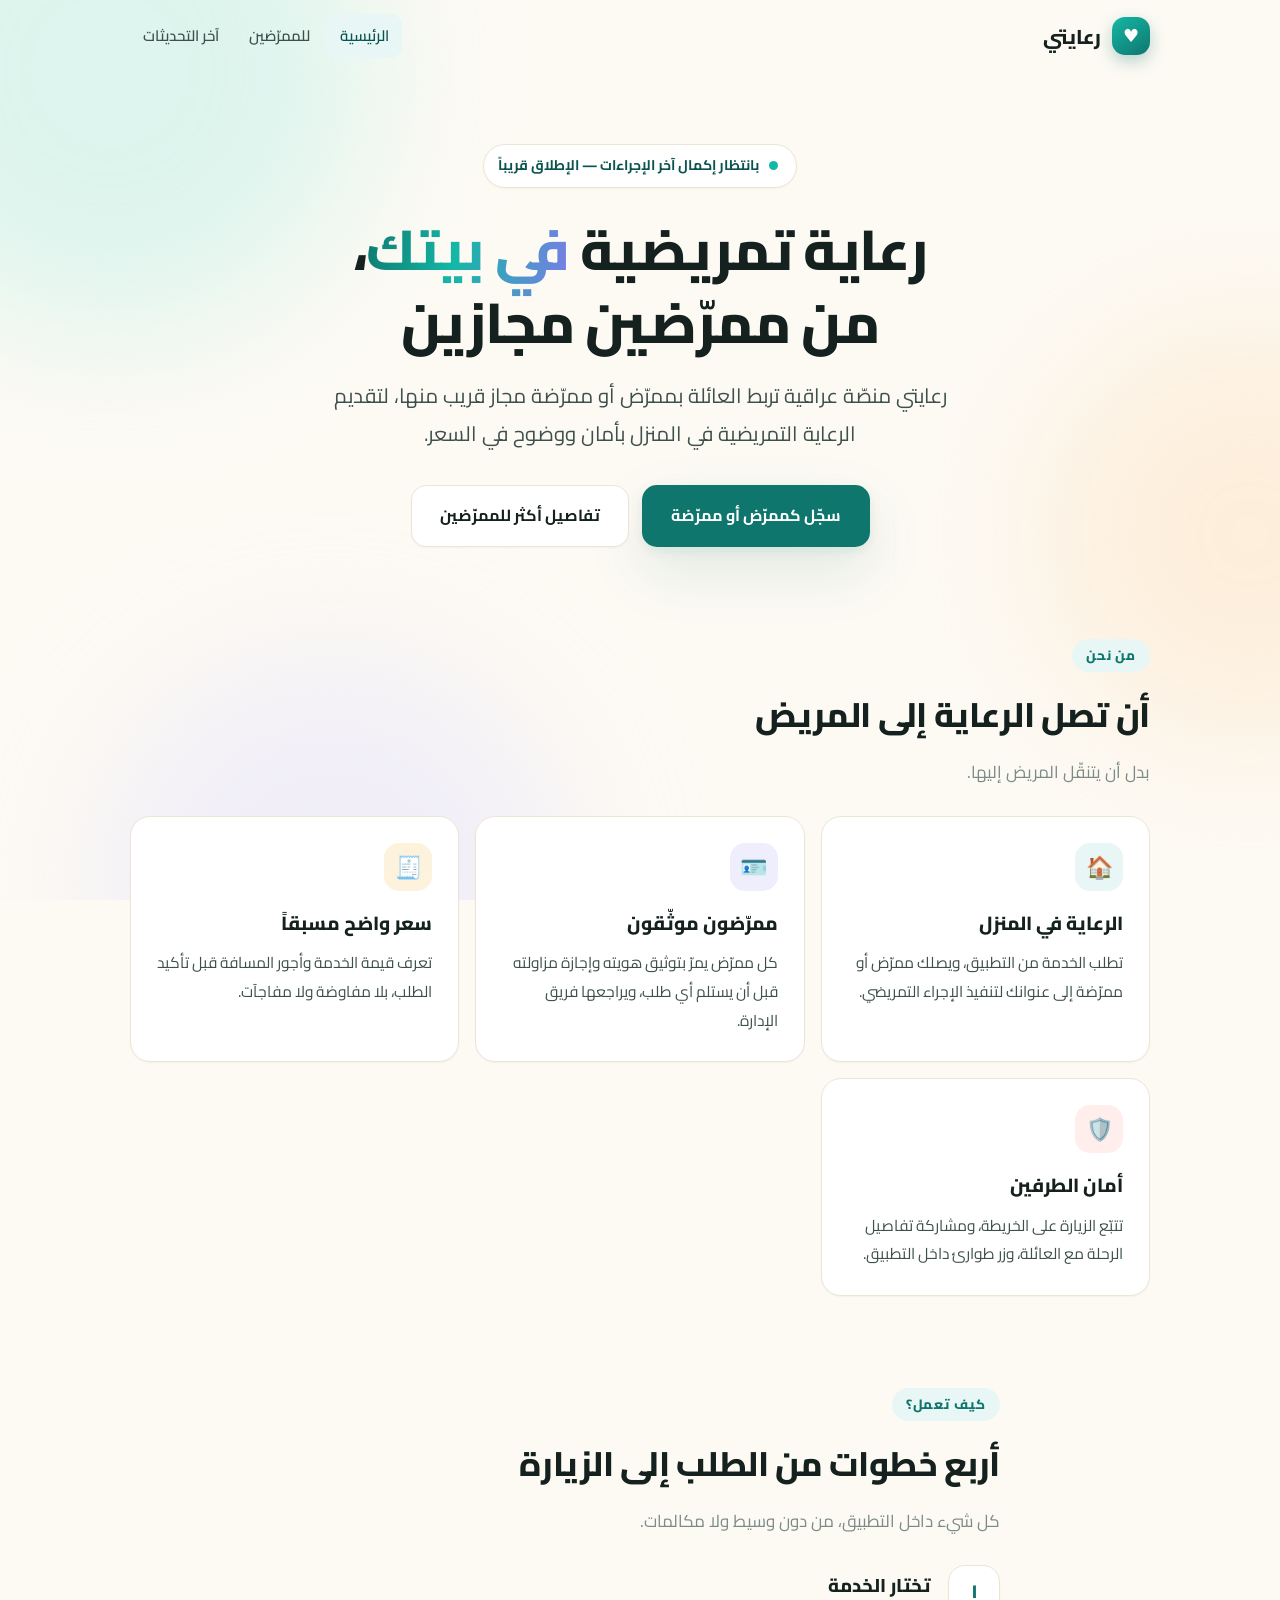
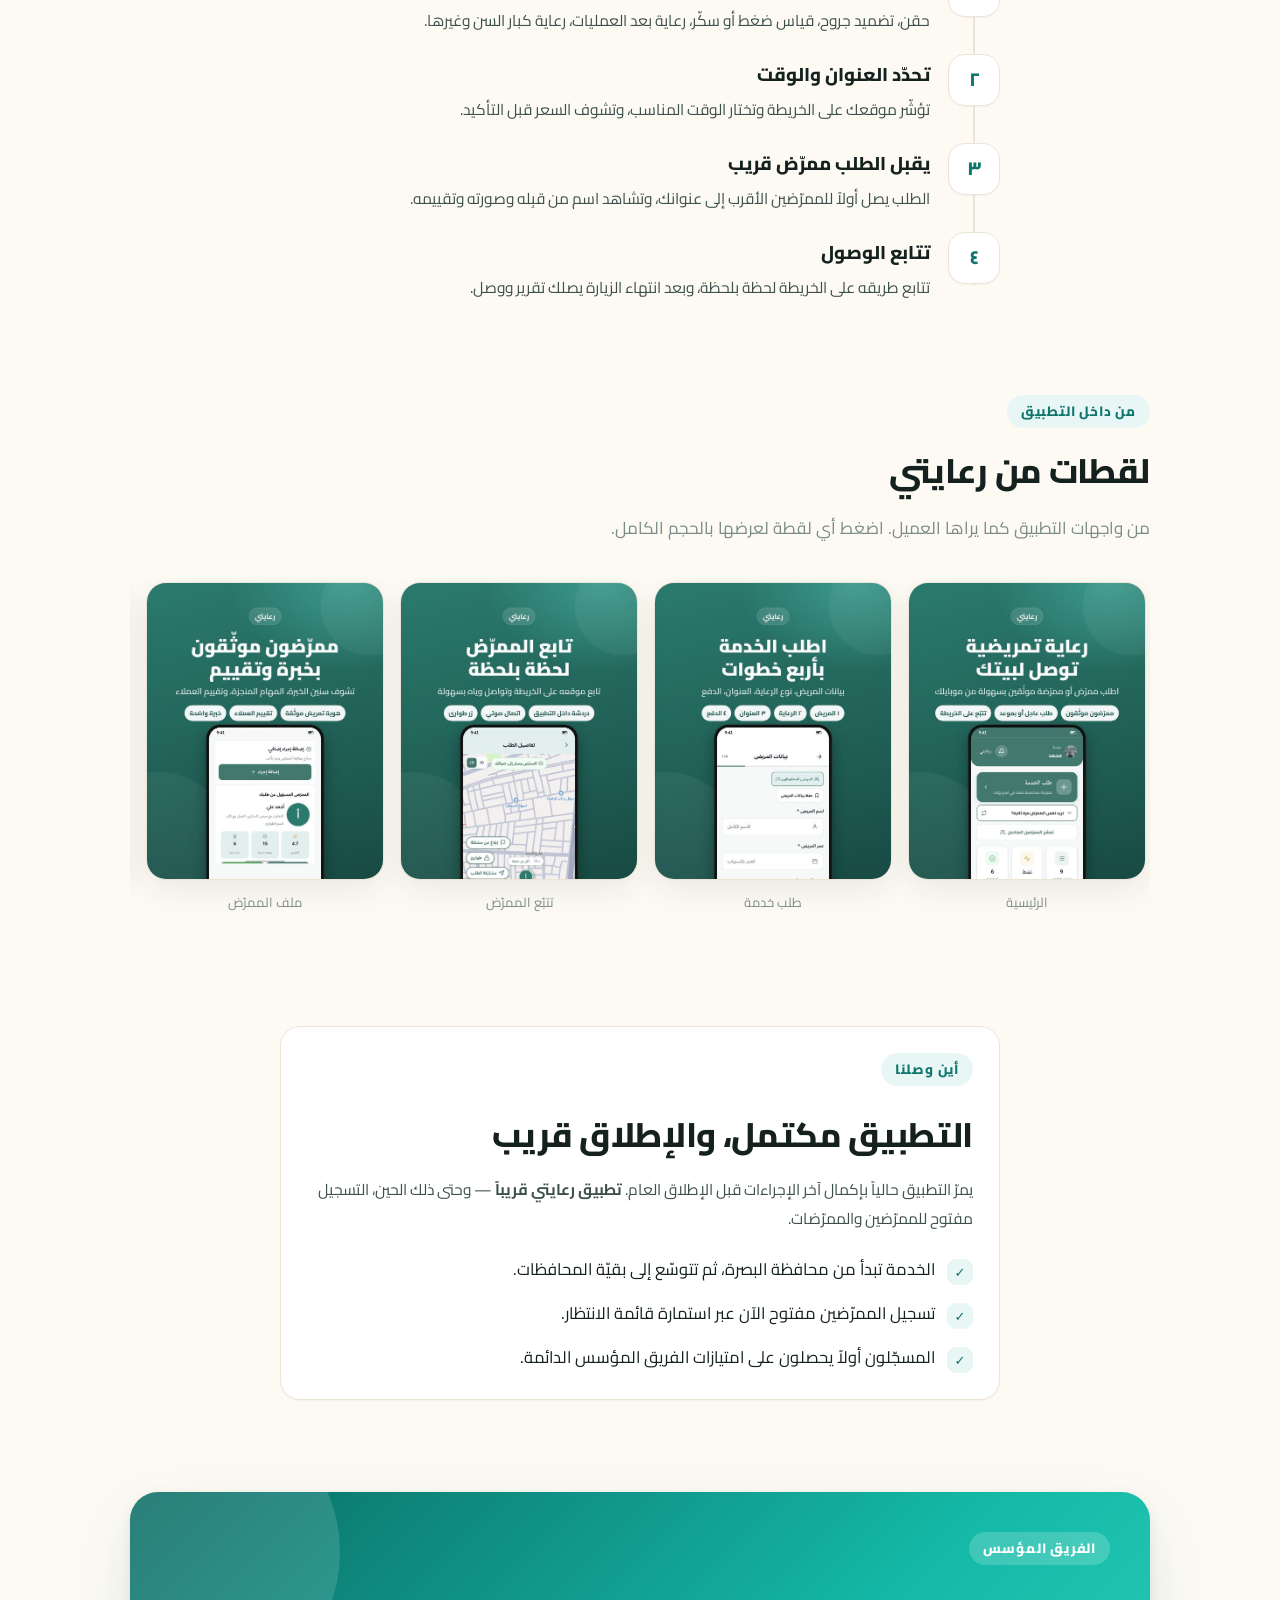
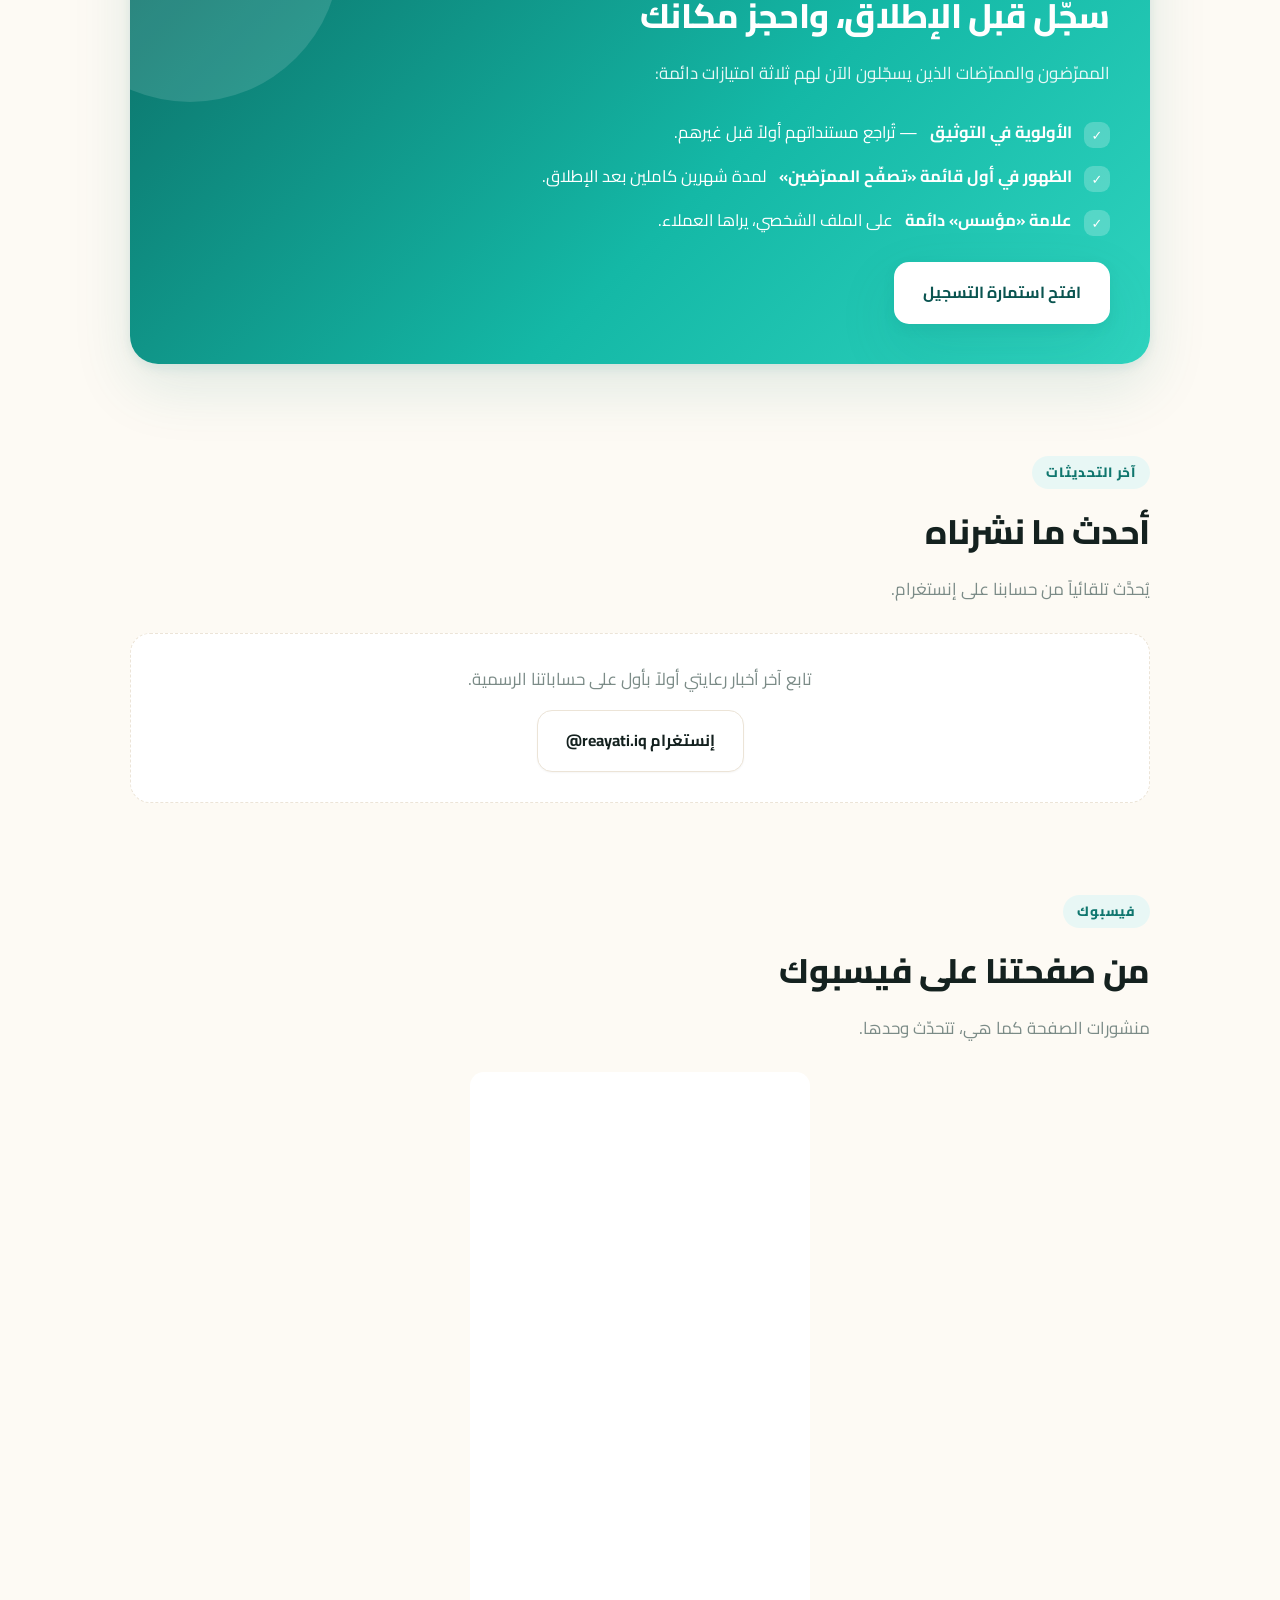
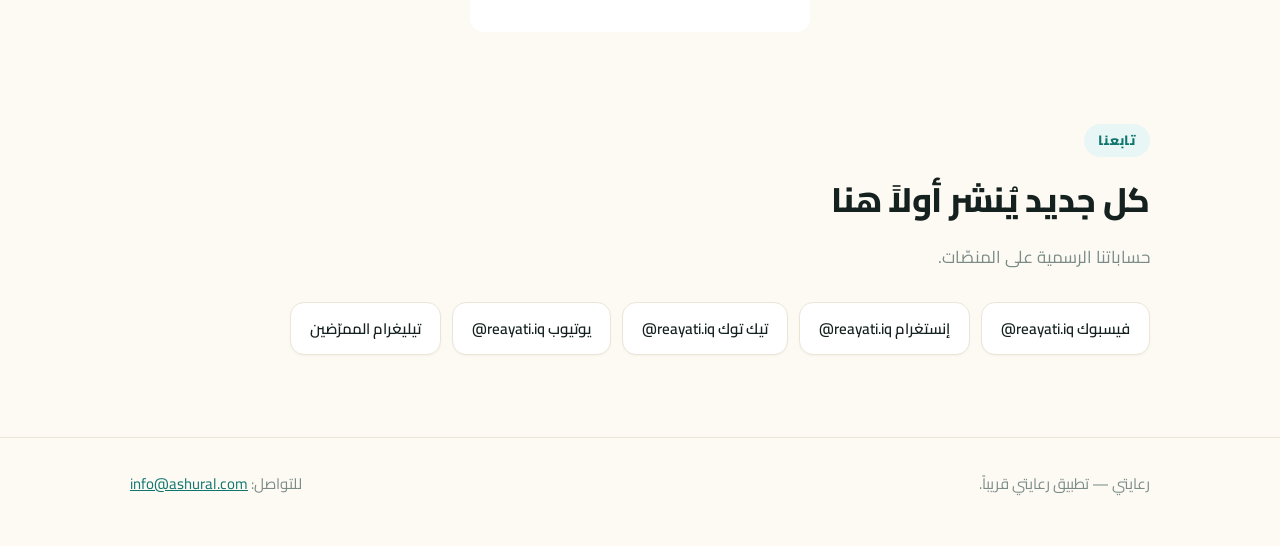
==== reayati/index.html @ c4bbc9c3 "site: Ashural home, Reayati pages, screenshots gallery, Instagram feed, Facebook page" ====
<!DOCTYPE html>
<html lang="ar" dir="rtl">
<head>
<meta charset="utf-8">
<meta name="viewport" content="width=device-width, initial-scale=1">
<title>رعايتي — رعاية تمريضية في بيتك</title>
<meta name="description" content="رعايتي منصّة عراقية للتمريض المنزلي، تربط العائلة بممرّض أو ممرّضة مجاز قريب منها. التسجيل مفتوح الآن للممرّضين ضمن الفريق المؤسس.">
<!-- الفهرسة مسموحة صراحةً: خدمة reayati-api ترجع noindex بكل ردودها،
     وهذي الصفحة مفصولة عنها تماماً ولازم تبقى قابلة للأرشفة. -->
<meta name="robots" content="index, follow">
<link rel="canonical" href="https://ashural.com/reayati/">
<meta property="og:type" content="website">
<meta property="og:locale" content="ar_IQ">
<meta property="og:site_name" content="رعايتي">
<meta property="og:title" content="رعايتي — رعاية تمريضية في بيتك">
<meta property="og:description" content="منصّة عراقية تربط العائلة بممرّض أو ممرّضة مجاز قريب منها. التسجيل مفتوح للممرّضين ضمن الفريق المؤسس.">
<meta property="og:url" content="https://ashural.com/reayati/">
<meta name="twitter:card" content="summary_large_image">
<meta name="theme-color" content="#fdfaf4">
<link rel="preconnect" href="https://fonts.googleapis.com">
<link rel="preconnect" href="https://fonts.gstatic.com" crossorigin>
<link href="https://fonts.googleapis.com/css2?family=Cairo:wght@400;600;700;800&display=swap" rel="stylesheet">
<link rel="stylesheet" href="assets/styles.css">
</head>
<body>

<div class="aurora" aria-hidden="true"><span class="b1"></span><span class="b2"></span><span class="b3"></span></div>

<header class="topbar">
  <div class="wrap">
    <a class="brand" href="./"><span class="mark">♥</span><span>رعايتي</span></a>
    <nav class="topnav">
      <a href="./" aria-current="page">الرئيسية</a>
      <a href="nurses/">للممرّضين</a>
      <a href="#updates">آخر التحديثات</a>
    </nav>
  </div>
</header>

<main>

<section class="hero">
  <div class="wrap">
    <span class="pill" data-reveal><span class="dot"></span> بانتظار إكمال آخر الإجراءات — الإطلاق قريباً</span>
    <h1 data-reveal style="--d:80ms">رعاية تمريضية <span class="grad">في بيتك</span>،<br>من ممرّضين مجازين</h1>
    <p class="lede" data-reveal style="--d:160ms">
      رعايتي منصّة عراقية تربط العائلة بممرّض أو ممرّضة مجاز قريب منها،
      لتقديم الرعاية التمريضية في المنزل بأمان ووضوح في السعر.
    </p>
    <div class="cta-row" data-reveal style="--d:240ms">
      <a class="btn btn-primary" href="#join" data-form-link>سجّل كممرّض أو ممرّضة</a>
      <a class="btn btn-ghost" href="nurses/">تفاصيل أكثر للممرّضين</a>
    </div>
  </div>
</section>

<section id="about">
  <div class="wrap">
    <span class="eyebrow" data-reveal>من نحن</span>
    <h2 data-reveal style="--d:60ms">أن تصل الرعاية إلى المريض</h2>
    <p class="sub" data-reveal style="--d:120ms">بدل أن يتنقّل المريض إليها.</p>
    <div class="grid" data-stagger>
      <article class="card c-teal" data-reveal data-tilt>
        <div class="ico">🏠</div>
        <h3>الرعاية في المنزل</h3>
        <p>تطلب الخدمة من التطبيق، ويصلك ممرّض أو ممرّضة إلى عنوانك لتنفيذ الإجراء التمريضي.</p>
      </article>
      <article class="card c-violet" data-reveal data-tilt>
        <div class="ico">🪪</div>
        <h3>ممرّضون موثّقون</h3>
        <p>كل ممرّض يمرّ بتوثيق هويته وإجازة مزاولته قبل أن يستلم أي طلب، ويراجعها فريق الإدارة.</p>
      </article>
      <article class="card c-amber" data-reveal data-tilt>
        <div class="ico">🧾</div>
        <h3>سعر واضح مسبقاً</h3>
        <p>تعرف قيمة الخدمة وأجور المسافة قبل تأكيد الطلب، بلا مفاوضة ولا مفاجآت.</p>
      </article>
      <article class="card c-coral" data-reveal data-tilt>
        <div class="ico">🛡️</div>
        <h3>أمان الطرفين</h3>
        <p>تتبّع الزيارة على الخريطة، ومشاركة تفاصيل الرحلة مع العائلة، وزر طوارئ داخل التطبيق.</p>
      </article>
    </div>
  </div>
</section>

<section id="how">
  <div class="wrap narrow">
    <span class="eyebrow" data-reveal>كيف تعمل؟</span>
    <h2 data-reveal style="--d:60ms">أربع خطوات من الطلب إلى الزيارة</h2>
    <p class="sub" data-reveal style="--d:120ms">كل شيء داخل التطبيق، من دون وسيط ولا مكالمات.</p>

    <div class="steps">
      <span class="line" aria-hidden="true"></span>
      <div class="step">
        <div class="num">١</div>
        <div class="body"><h3>تختار الخدمة</h3><p>حقن، تضميد جروح، قياس ضغط أو سكّر، رعاية بعد العمليات، رعاية كبار السن وغيرها.</p></div>
      </div>
      <div class="step">
        <div class="num">٢</div>
        <div class="body"><h3>تحدّد العنوان والوقت</h3><p>تؤشّر موقعك على الخريطة وتختار الوقت المناسب، وتشوف السعر قبل التأكيد.</p></div>
      </div>
      <div class="step">
        <div class="num">٣</div>
        <div class="body"><h3>يقبل الطلب ممرّض قريب</h3><p>الطلب يصل أولاً للممرّضين الأقرب إلى عنوانك، وتشاهد اسم من قبِله وصورته وتقييمه.</p></div>
      </div>
      <div class="step">
        <div class="num">٤</div>
        <div class="body"><h3>تتابع الوصول</h3><p>تتابع طريقه على الخريطة لحظة بلحظة، وبعد انتهاء الزيارة يصلك تقرير ووصل.</p></div>
      </div>
    </div>
  </div>
</section>

<section id="shots">
  <div class="wrap">
    <span class="eyebrow" data-reveal>من داخل التطبيق</span>
    <h2 data-reveal style="--d:60ms">لقطات من رعايتي</h2>
    <p class="sub" data-reveal style="--d:120ms">من واجهات التطبيق كما يراها العميل. اضغط أي لقطة لعرضها بالحجم الكامل.</p>
    <div class="shots" data-reveal style="--d:180ms">
        <figure class="shot">
          <a href="img/01-home.jpg" target="_blank" rel="noopener">
            <img src="img/01-home-s.jpg" alt="الرئيسية — تطبيق رعايتي" loading="lazy" width="1080" height="1350" />
          </a>
          <figcaption>الرئيسية</figcaption>
        </figure>
        <figure class="shot">
          <a href="img/02-request.jpg" target="_blank" rel="noopener">
            <img src="img/02-request-s.jpg" alt="طلب خدمة — تطبيق رعايتي" loading="lazy" width="1080" height="1350" />
          </a>
          <figcaption>طلب خدمة</figcaption>
        </figure>
        <figure class="shot">
          <a href="img/03-tracking.jpg" target="_blank" rel="noopener">
            <img src="img/03-tracking-s.jpg" alt="تتبّع الممرّض — تطبيق رعايتي" loading="lazy" width="1080" height="1350" />
          </a>
          <figcaption>تتبّع الممرّض</figcaption>
        </figure>
        <figure class="shot">
          <a href="img/04-nurse.jpg" target="_blank" rel="noopener">
            <img src="img/04-nurse-s.jpg" alt="ملف الممرّض — تطبيق رعايتي" loading="lazy" width="1080" height="1350" />
          </a>
          <figcaption>ملف الممرّض</figcaption>
        </figure>
        <figure class="shot">
          <a href="img/05-status.jpg" target="_blank" rel="noopener">
            <img src="img/05-status-s.jpg" alt="حالة الطلب — تطبيق رعايتي" loading="lazy" width="1080" height="1350" />
          </a>
          <figcaption>حالة الطلب</figcaption>
        </figure>
        <figure class="shot">
          <a href="img/06-extra.jpg" target="_blank" rel="noopener">
            <img src="img/06-extra-s.jpg" alt="إجراءات إضافية — تطبيق رعايتي" loading="lazy" width="1080" height="1350" />
          </a>
          <figcaption>إجراءات إضافية</figcaption>
        </figure>
        <figure class="shot">
          <a href="img/07-report.jpg" target="_blank" rel="noopener">
            <img src="img/07-report-s.jpg" alt="تقرير الزيارة — تطبيق رعايتي" loading="lazy" width="1080" height="1350" />
          </a>
          <figcaption>تقرير الزيارة</figcaption>
        </figure>
        <figure class="shot">
          <a href="img/08-notifications.jpg" target="_blank" rel="noopener">
            <img src="img/08-notifications-s.jpg" alt="الإشعارات — تطبيق رعايتي" loading="lazy" width="1080" height="1350" />
          </a>
          <figcaption>الإشعارات</figcaption>
        </figure>
        <figure class="shot">
          <a href="img/09-login.jpg" target="_blank" rel="noopener">
            <img src="img/09-login-s.jpg" alt="تسجيل الدخول — تطبيق رعايتي" loading="lazy" width="1080" height="1350" />
          </a>
          <figcaption>تسجيل الدخول</figcaption>
        </figure>
    </div>
  </div>
</section>

<section id="status">
  <div class="wrap narrow">
    <div class="card c-teal" data-reveal>
      <span class="eyebrow">أين وصلنا</span>
      <h2 style="margin:6px 0 10px">التطبيق مكتمل، والإطلاق قريب</h2>
      <p class="sub" style="margin-bottom:20px">
        يمرّ التطبيق حالياً بإكمال آخر الإجراءات قبل الإطلاق العام.
        <strong>تطبيق رعايتي قريباً</strong> — وحتى ذلك الحين، التسجيل مفتوح للممرّضين والممرّضات.
      </p>
      <ul class="ticks">
        <li>الخدمة تبدأ من محافظة البصرة، ثم تتوسّع إلى بقيّة المحافظات.</li>
        <li>تسجيل الممرّضين مفتوح الآن عبر استمارة قائمة الانتظار.</li>
        <li>المسجّلون أولاً يحصلون على امتيازات الفريق المؤسس الدائمة.</li>
      </ul>
    </div>
  </div>
</section>

<section id="join">
  <div class="wrap">
    <div class="founders" data-reveal>
      <span class="eyebrow">الفريق المؤسس</span>
      <h2 style="margin:8px 0 10px">سجّل قبل الإطلاق، واحجز مكانك</h2>
      <p class="sub">الممرّضون والممرّضات الذين يسجّلون الآن لهم ثلاثة امتيازات دائمة:</p>
      <ul class="ticks">
        <li><strong>الأولوية في التوثيق</strong> — تُراجع مستنداتهم أولاً قبل غيرهم.</li>
        <li><strong>الظهور في أول قائمة «تصفّح الممرّضين»</strong> لمدة شهرين كاملين بعد الإطلاق.</li>
        <li><strong>علامة «مؤسس» دائمة</strong> على الملف الشخصي، يراها العملاء.</li>
      </ul>
      <a class="btn btn-primary" href="#" data-form-link>افتح استمارة التسجيل</a>
    </div>
  </div>
</section>

<section id="updates">
  <div class="wrap">
    <span class="eyebrow" data-reveal>آخر التحديثات</span>
    <h2 data-reveal style="--d:60ms">أحدث ما نشرناه</h2>
    <p class="sub" data-reveal style="--d:120ms">يُحدَّث تلقائياً من حسابنا على إنستغرام.</p>
    <div id="updates-feed"></div>
  </div>
</section>

<section id="facebook">
  <div class="wrap">
    <span class="eyebrow" data-reveal>فيسبوك</span>
    <h2 data-reveal style="--d:60ms">من صفحتنا على فيسبوك</h2>
    <p class="sub" data-reveal style="--d:120ms">منشورات الصفحة كما هي، تتحدّث وحدها.</p>
    <!-- عرض صفحة فيسبوك الرسمي (Page Plugin) — بلا مفتاح ولا توكن.
         لتغيير الصفحة: بدّل reayati.iq في الرابط أدناه باسم الصفحة. -->
    <div class="fb-frame" data-reveal style="--d:180ms">
      <iframe
        title="صفحة رعايتي على فيسبوك"
        src="https://www.facebook.com/plugins/page.php?href=https%3A%2F%2Fwww.facebook.com%2Freayati.iq&tabs=timeline&width=340&height=560&small_header=true&adapt_container_width=true&hide_cover=false&show_facepile=false"
        width="340" height="560" style="border:none;overflow:hidden" scrolling="no" frameborder="0"
        allow="encrypted-media" loading="lazy"></iframe>
    </div>
  </div>
</section>

<section id="follow">
  <div class="wrap">
    <span class="eyebrow" data-reveal>تابعنا</span>
    <h2 data-reveal style="--d:60ms">كل جديد يُنشر أولاً هنا</h2>
    <p class="sub" data-reveal style="--d:120ms">حساباتنا الرسمية على المنصّات.</p>
    <div class="social" data-stagger>
      <a href="https://www.facebook.com/reayati.iq" target="_blank" rel="noopener" data-reveal>فيسبوك ‎@reayati.iq</a>
      <a href="https://www.instagram.com/reayati.iq/" target="_blank" rel="noopener" data-reveal>إنستغرام ‎@reayati.iq</a>
      <a href="https://www.tiktok.com/@reayati.iq" target="_blank" rel="noopener" data-reveal>تيك توك ‎@reayati.iq</a>
      <a href="https://www.youtube.com/@reayati.iq" target="_blank" rel="noopener" data-reveal>يوتيوب ‎@reayati.iq</a>
      <a href="https://t.me/reayati_nurses" target="_blank" rel="noopener" data-reveal>تيليغرام الممرّضين</a>
    </div>
  </div>
</section>

</main>

<footer>
  <div class="wrap footer-row">
    <div>رعايتي — تطبيق رعايتي قريباً.</div>
    <div>للتواصل: <a href="mailto:info@ashural.com">info@ashural.com</a></div>
  </div>
</footer>

<script src="assets/app.js"></script>
<script src="assets/updates.js"></script>
</body>
</html>
---- reayati/assets/styles.css ----
/* =========================================================================
   رعايتي — نظام التصميم
   أبيض وكريمي كأساس، وألوان التطبيق (التركوازي) كهويّة، ولمسات ملوّنة
   محسوبة. كل حركة هنا لها مفتاح إيقاف في prefers-reduced-motion بالآخر.
   ========================================================================= */

:root {
  /* الأساس الكريمي */
  --cream: #fdfaf4;
  --cream-deep: #f7f1e6;
  --surface: #ffffff;

  /* الحبر */
  --ink: #14211f;
  --ink-soft: #3d504c;
  --muted: #7b8b87;
  --line: #ece4d7;

  /* هويّة التطبيق */
  --teal: #14b8a6;
  --teal-deep: #0f766e;
  --teal-ink: #0a5450;
  --teal-wash: #e8f7f5;

  /* لمسات */
  --amber: #f6b93b;
  --amber-wash: #fdf2dc;
  --coral: #ff7a66;
  --coral-wash: #ffeeeb;
  --violet: #7c7be8;
  --violet-wash: #eeeefc;

  --r-sm: 14px;
  --r: 20px;
  --r-lg: 28px;

  --sh-1: 0 1px 2px rgba(20, 33, 31, .04);
  --sh-2: 0 2px 6px rgba(20, 33, 31, .05), 0 12px 32px rgba(20, 33, 31, .06);
  --sh-3: 0 4px 12px rgba(15, 118, 110, .10), 0 24px 60px rgba(15, 118, 110, .12);

  --ease: cubic-bezier(.22, 1, .36, 1);
}

*, *::before, *::after { box-sizing: border-box; }
html { -webkit-text-size-adjust: 100%; }

body {
  margin: 0;
  background: var(--cream);
  color: var(--ink);
  font-family: "Cairo", "Segoe UI", system-ui, -apple-system, sans-serif;
  font-size: 17px;
  line-height: 1.85;
  overflow-x: hidden;
  -webkit-font-smoothing: antialiased;
}

img { max-width: 100%; display: block; }
a { color: inherit; }

.wrap { width: 100%; max-width: 1060px; margin: 0 auto; padding: 0 20px; }
.narrow { max-width: 760px; }

/* ------------------------------------------------------------- خلفية حيّة */
.aurora { position: fixed; inset: 0; z-index: -1; overflow: hidden; pointer-events: none; }
.aurora span {
  position: absolute; border-radius: 50%; filter: blur(70px); opacity: .5;
  will-change: transform;
}
.aurora .b1 { width: 520px; height: 520px; background: #bdf0e8; top: -190px; inset-inline-end: -150px; }
.aurora .b2 { width: 420px; height: 420px; background: #fde4c4; top: 36%; inset-inline-start: -180px; }
.aurora .b3 { width: 460px; height: 460px; background: #e3e2fb; bottom: -220px; inset-inline-end: 8%; }

/* ------------------------------------------------------------------ الرأس */
.topbar {
  position: sticky; top: 0; z-index: 40;
  transition: box-shadow .35s var(--ease), background .35s var(--ease);
}
.topbar::before {
  content: ""; position: absolute; inset: 0; z-index: -1;
  background: rgba(253, 250, 244, .72); backdrop-filter: blur(14px) saturate(140%);
  opacity: 0; transition: opacity .35s var(--ease);
}
.topbar.stuck::before { opacity: 1; }
.topbar.stuck { box-shadow: 0 1px 0 var(--line), 0 10px 30px rgba(20, 33, 31, .05); }
.topbar .wrap { display: flex; align-items: center; justify-content: space-between; gap: 14px; height: 72px; }

.brand { display: flex; align-items: center; gap: 11px; font-weight: 800; font-size: 20px; text-decoration: none; }
.brand .mark {
  width: 38px; height: 38px; border-radius: 13px; flex: none;
  background: linear-gradient(145deg, var(--teal), var(--teal-deep));
  display: grid; place-items: center; color: #fff; font-size: 18px;
  box-shadow: 0 6px 16px rgba(15, 118, 110, .3);
  transition: transform .4s var(--ease);
}
.brand:hover .mark { transform: rotate(-8deg) scale(1.07); }

.topnav { display: flex; align-items: center; gap: 4px; }
.topnav a {
  text-decoration: none; color: var(--ink-soft); font-size: 15px; font-weight: 600;
  padding: 8px 13px; border-radius: 11px; position: relative;
  transition: color .25s var(--ease), background .25s var(--ease);
}
.topnav a:hover { color: var(--teal-ink); background: var(--teal-wash); }
.topnav a[aria-current="page"] { color: var(--teal-ink); background: var(--teal-wash); }

/* ---------------------------------------------------------------- الأزرار */
.btn {
  display: inline-flex; align-items: center; justify-content: center; gap: 9px;
  padding: 15px 28px; border-radius: 15px; font: inherit; font-size: 16px; font-weight: 700;
  text-decoration: none; border: 1.5px solid transparent; cursor: pointer; position: relative;
  overflow: hidden; isolation: isolate;
  transition: transform .3s var(--ease), box-shadow .3s var(--ease), background .3s var(--ease), color .25s var(--ease);
}
.btn:active { transform: scale(.975); }
.btn-primary { background: var(--teal-deep); color: #fff; box-shadow: var(--sh-3); }
.btn-primary::after {
  content: ""; position: absolute; inset: 0; z-index: -1;
  background: linear-gradient(120deg, var(--teal), var(--teal-deep) 60%);
  opacity: 0; transition: opacity .35s var(--ease);
}
.btn-primary:hover { transform: translateY(-2px); }
.btn-primary:hover::after { opacity: 1; }
.btn-ghost { background: var(--surface); color: var(--ink); border-color: var(--line); box-shadow: var(--sh-1); }
.btn-ghost:hover { border-color: var(--teal); color: var(--teal-ink); transform: translateY(-2px); box-shadow: var(--sh-2); }
.btn[aria-disabled="true"] { opacity: .55; cursor: not-allowed; }

/* ------------------------------------------------------------------ البطل */
.hero { padding: 72px 0 46px; text-align: center; position: relative; }

.pill {
  display: inline-flex; align-items: center; gap: 10px;
  background: var(--surface); color: var(--teal-ink);
  border: 1px solid var(--line); border-radius: 999px;
  padding: 8px 18px 8px 14px; font-size: 14px; font-weight: 700;
  box-shadow: var(--sh-1); margin-bottom: 26px;
}
.pill .dot { width: 9px; height: 9px; border-radius: 50%; background: var(--teal); flex: none; position: relative; }
.pill .dot::after {
  content: ""; position: absolute; inset: -5px; border-radius: 50%;
  border: 2px solid var(--teal); opacity: 0; animation: ping 2.6s var(--ease) infinite;
}
@keyframes ping { 0% { transform: scale(.5); opacity: .8; } 70%, 100% { transform: scale(1.25); opacity: 0; } }

h1 {
  font-size: clamp(32px, 6.4vw, 56px); line-height: 1.3; font-weight: 800;
  margin: 0 0 18px; letter-spacing: -.015em;
}
h1 .grad {
  background: linear-gradient(100deg, var(--teal-deep), var(--teal) 45%, var(--violet));
  -webkit-background-clip: text; background-clip: text; color: transparent;
}
.lede { font-size: clamp(17px, 2.3vw, 20.5px); color: var(--ink-soft); margin: 0 auto 32px; max-width: 630px; }
.cta-row { display: flex; flex-wrap: wrap; gap: 13px; justify-content: center; }

/* --------------------------------------------------------------- الأقسام */
section { padding: 46px 0; position: relative; }
.eyebrow {
  display: inline-block; font-size: 13.5px; font-weight: 800; letter-spacing: .06em;
  color: var(--teal-deep); background: var(--teal-wash); border-radius: 999px;
  padding: 4px 14px; margin-bottom: 12px;
}
h2 { font-size: clamp(24px, 3.6vw, 34px); margin: 0 0 10px; font-weight: 800; letter-spacing: -.01em; }
.sub { color: var(--muted); margin: 0 0 28px; font-size: 17px; }

.grid { display: grid; gap: 16px; grid-template-columns: repeat(auto-fit, minmax(258px, 1fr)); }

.card {
  background: var(--surface); border: 1px solid var(--line); border-radius: var(--r);
  padding: 26px; box-shadow: var(--sh-1); position: relative; overflow: hidden;
  transition: transform .45s var(--ease), box-shadow .45s var(--ease), border-color .45s var(--ease);
}
.card::before {
  content: ""; position: absolute; inset-inline-start: 0; top: 0; bottom: 0; width: 3px;
  background: var(--accent, var(--teal)); transform: scaleY(0); transform-origin: top;
  transition: transform .45s var(--ease);
}
.card:hover { transform: translateY(-5px); box-shadow: var(--sh-2); border-color: transparent; }
.card:hover::before { transform: scaleY(1); }
.card h3 { margin: 0 0 8px; font-size: 19px; font-weight: 800; }
.card p { margin: 0; color: var(--ink-soft); font-size: 15.5px; }
.ico {
  width: 48px; height: 48px; border-radius: 15px; display: grid; place-items: center;
  font-size: 22px; margin-bottom: 15px; background: var(--wash, var(--teal-wash));
  transition: transform .45s var(--ease);
}
.card:hover .ico { transform: scale(1.1) rotate(-6deg); }

.c-teal   { --accent: var(--teal);   --wash: var(--teal-wash); }
.c-amber  { --accent: var(--amber);  --wash: var(--amber-wash); }
.c-coral  { --accent: var(--coral);  --wash: var(--coral-wash); }
.c-violet { --accent: var(--violet); --wash: var(--violet-wash); }

/* --------------------------------------------------------------- الخطوات */
.steps { position: relative; display: grid; gap: 18px; }
.steps::before {
  content: ""; position: absolute; inset-inline-start: 25px; top: 18px; bottom: 18px; width: 2px;
  background: var(--line);
}
.steps .line {
  content: ""; position: absolute; inset-inline-start: 25px; top: 18px; width: 2px;
  background: linear-gradient(var(--teal), var(--violet));
  height: 0; transition: height .1s linear;
}
.step { display: flex; gap: 18px; align-items: flex-start; position: relative; }
.step .num {
  width: 52px; height: 52px; border-radius: 17px; flex: none; display: grid; place-items: center;
  background: var(--surface); border: 1.5px solid var(--line); color: var(--teal-deep);
  font-weight: 800; font-size: 19px; box-shadow: var(--sh-1); z-index: 1;
  transition: border-color .4s var(--ease), transform .4s var(--ease), color .4s var(--ease);
}
.step.in .num { border-color: var(--teal); transform: scale(1.04); }
.step .body { padding-top: 4px; }
.step h3 { margin: 0 0 4px; font-size: 18.5px; font-weight: 800; }
.step p { margin: 0; color: var(--ink-soft); font-size: 15.5px; }

/* ---------------------------------------------------------------- القوائم */
ul.ticks { list-style: none; padding: 0; margin: 0; display: grid; gap: 13px; }
ul.ticks li { display: flex; gap: 12px; align-items: flex-start; font-size: 16.5px; }
ul.ticks li::before {
  content: "✓"; flex: none; width: 26px; height: 26px; border-radius: 9px;
  background: var(--teal-wash); color: var(--teal-deep);
  display: grid; place-items: center; font-size: 13px; font-weight: 800; margin-top: 5px;
}

/* -------------------------------------------------------------- المؤسسون */
.founders {
  position: relative; overflow: hidden; border-radius: var(--r-lg); padding: 40px;
  background: linear-gradient(135deg, #0b6b64, #14b8a6 58%, #2fd4bf);
  color: #fff; box-shadow: var(--sh-3);
}
.founders::after {
  content: ""; position: absolute; inset-inline-end: -90px; top: -90px;
  width: 300px; height: 300px; border-radius: 50%;
  background: rgba(255, 255, 255, .13);
}
.founders > * { position: relative; }
.founders .eyebrow { background: rgba(255, 255, 255, .18); color: #fff; }
.founders h2 { color: #fff; }
.founders .sub { color: rgba(255, 255, 255, .9); }
.founders ul.ticks li::before { background: rgba(255, 255, 255, .22); color: #fff; }
.founders .btn-primary { background: #fff; color: var(--teal-ink); margin-top: 26px; }
.founders .btn-primary::after { background: #eafaf8; }
.founders .btn-primary:hover { color: var(--teal-ink); }

/* -------------------------------------------------------------- المنشورات */
#updates-feed { display: grid; gap: 18px; grid-template-columns: repeat(auto-fit, minmax(276px, 1fr)); }
.post-card {
  display: flex; flex-direction: column; position: relative; text-decoration: none;
  background: var(--surface); border: 1px solid var(--line); border-radius: var(--r);
  overflow: hidden; box-shadow: var(--sh-1);
  transition: transform .45s var(--ease), box-shadow .45s var(--ease);
}
.post-card:hover { transform: translateY(-5px); box-shadow: var(--sh-2); }
.post-img { width: 100%; aspect-ratio: 4 / 5; object-fit: cover; background: var(--cream-deep); transition: transform .7s var(--ease); }
.post-card:hover .post-img { transform: scale(1.05); }
.post-play {
  position: absolute; inset-inline-start: 14px; top: 14px; width: 34px; height: 34px;
  border-radius: 50%; background: rgba(0, 0, 0, .55); color: #fff;
  display: grid; place-items: center; font-size: 13px;
}
.post-body { padding: 16px 18px 19px; display: grid; gap: 7px; }
.post-date { color: var(--muted); font-size: 13px; }
.post-caption {
  margin: 0; font-size: 15px; line-height: 1.75; color: var(--ink-soft);
  display: -webkit-box; -webkit-line-clamp: 3; -webkit-box-orient: vertical; overflow: hidden;
}
.post-more { color: var(--teal-deep); font-weight: 700; font-size: 14.5px; }
.feed-note {
  grid-column: 1 / -1; background: var(--surface); border: 1px dashed var(--line);
  border-radius: var(--r); padding: 30px; text-align: center; color: var(--muted);
}
.feed-note p { margin: 0 0 15px; }

/* ------------------------------------------------------------- التواصل */
.social { display: flex; flex-wrap: wrap; gap: 11px; }
.social a {
  display: inline-flex; align-items: center; gap: 9px; text-decoration: none;
  background: var(--surface); border: 1px solid var(--line); border-radius: 14px;
  padding: 12px 19px; font-weight: 600; font-size: 15px; box-shadow: var(--sh-1);
  transition: transform .3s var(--ease), border-color .3s var(--ease), color .3s var(--ease);
}
.social a:hover { transform: translateY(-3px); border-color: var(--teal); color: var(--teal-ink); }

/* --------------------------------------------------------------- التذييل */
footer { border-top: 1px solid var(--line); margin-top: 36px; padding: 32px 0 48px; color: var(--muted); font-size: 15px; }
.footer-row { display: flex; flex-wrap: wrap; gap: 16px; justify-content: space-between; align-items: center; }
footer a { color: var(--teal-deep); }

/* ------------------------------------------------------- ظهور عند التمرير */
[data-reveal] {
  opacity: 0; transform: translateY(26px);
  transition: opacity .7s var(--ease), transform .7s var(--ease);
  transition-delay: var(--d, 0ms);
}
[data-reveal].in { opacity: 1; transform: none; }

/* ------------------------------------------------------------- الشاشات */
@media (max-width: 620px) {
  body { font-size: 16px; }
  .topbar .wrap { height: 64px; }
  .topnav a { padding: 7px 9px; font-size: 14px; }
  .hero { padding: 48px 0 32px; }
  .founders { padding: 28px 22px; }
  .card { padding: 21px; }
  .steps::before, .steps .line { inset-inline-start: 22px; }
  .step .num { width: 46px; height: 46px; border-radius: 15px; font-size: 17px; }
}

/* ------------------------------------------------ احترام تقليل الحركة */
@media (prefers-reduced-motion: reduce) {
  *, *::before, *::after {
    animation-duration: .001ms !important; animation-iteration-count: 1 !important;
    transition-duration: .001ms !important; scroll-behavior: auto !important;
  }
  [data-reveal] { opacity: 1; transform: none; }
}


/* ===== معرض لقطات التطبيق — شريط أفقي ينساب باللمس ===== */
.shots{
  margin-top:34px; display:flex; gap:16px; overflow-x:auto;
  padding:4px 4px 20px; scroll-snap-type:x mandatory;
  -webkit-overflow-scrolling:touch;
}
.shots::-webkit-scrollbar{ height:6px }
.shots::-webkit-scrollbar-thumb{ background:var(--line); border-radius:99px }
.shot{ flex:0 0 auto; width:238px; scroll-snap-align:center; margin:0; text-align:center }
.shot img{
  width:100%; height:auto; aspect-ratio:4/5; object-fit:cover;
  border-radius:20px; border:1px solid var(--line); background:var(--surface);
  box-shadow:0 10px 30px rgba(20,33,31,.08); display:block;
}
.shot figcaption{ margin-top:10px; font-size:13px; color:var(--muted) }
@media (max-width:640px){ .shot{ width:200px } }

/* صفحة فيسبوك (Page Plugin) — بالوسط، ولا تتجاوز عرض الهاتف. */
.fb-frame { display: flex; justify-content: center; margin-top: 8px; }
.fb-frame iframe { max-width: 100%; border-radius: 14px; background: #fff; }
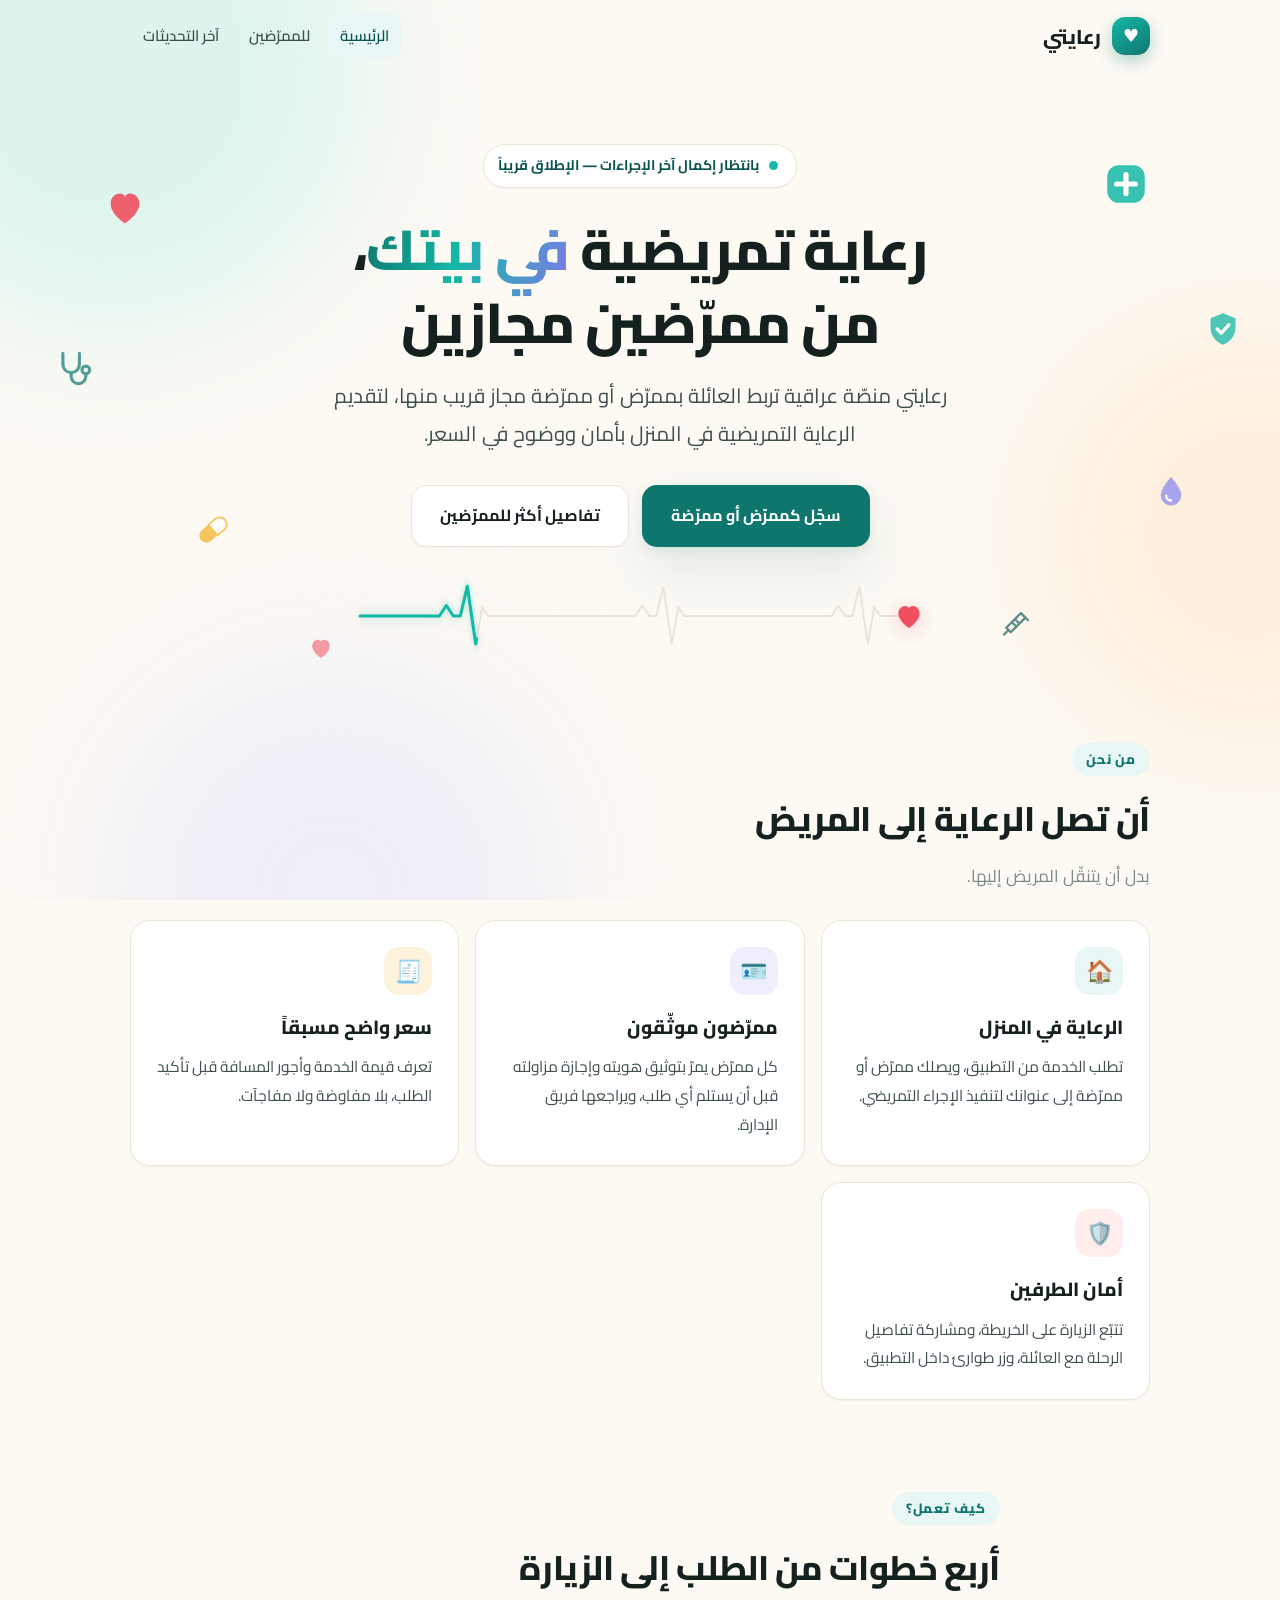
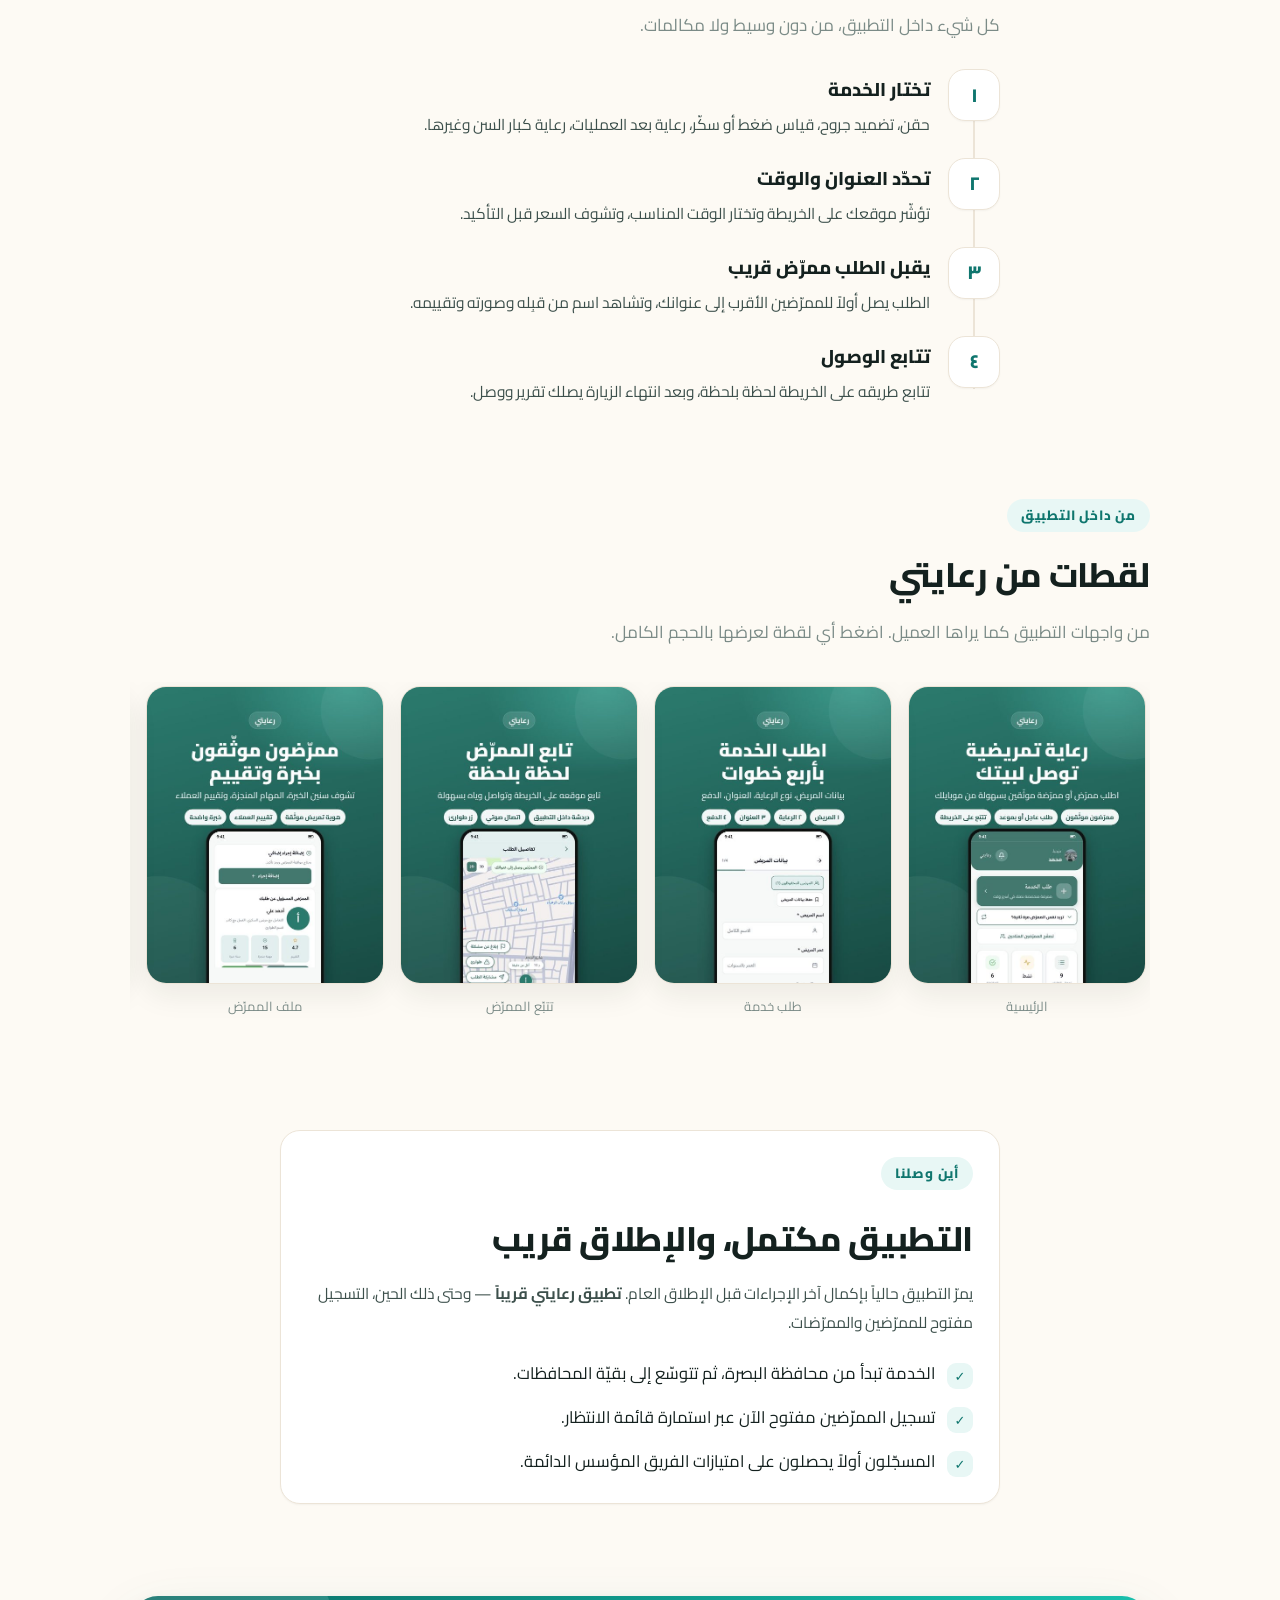
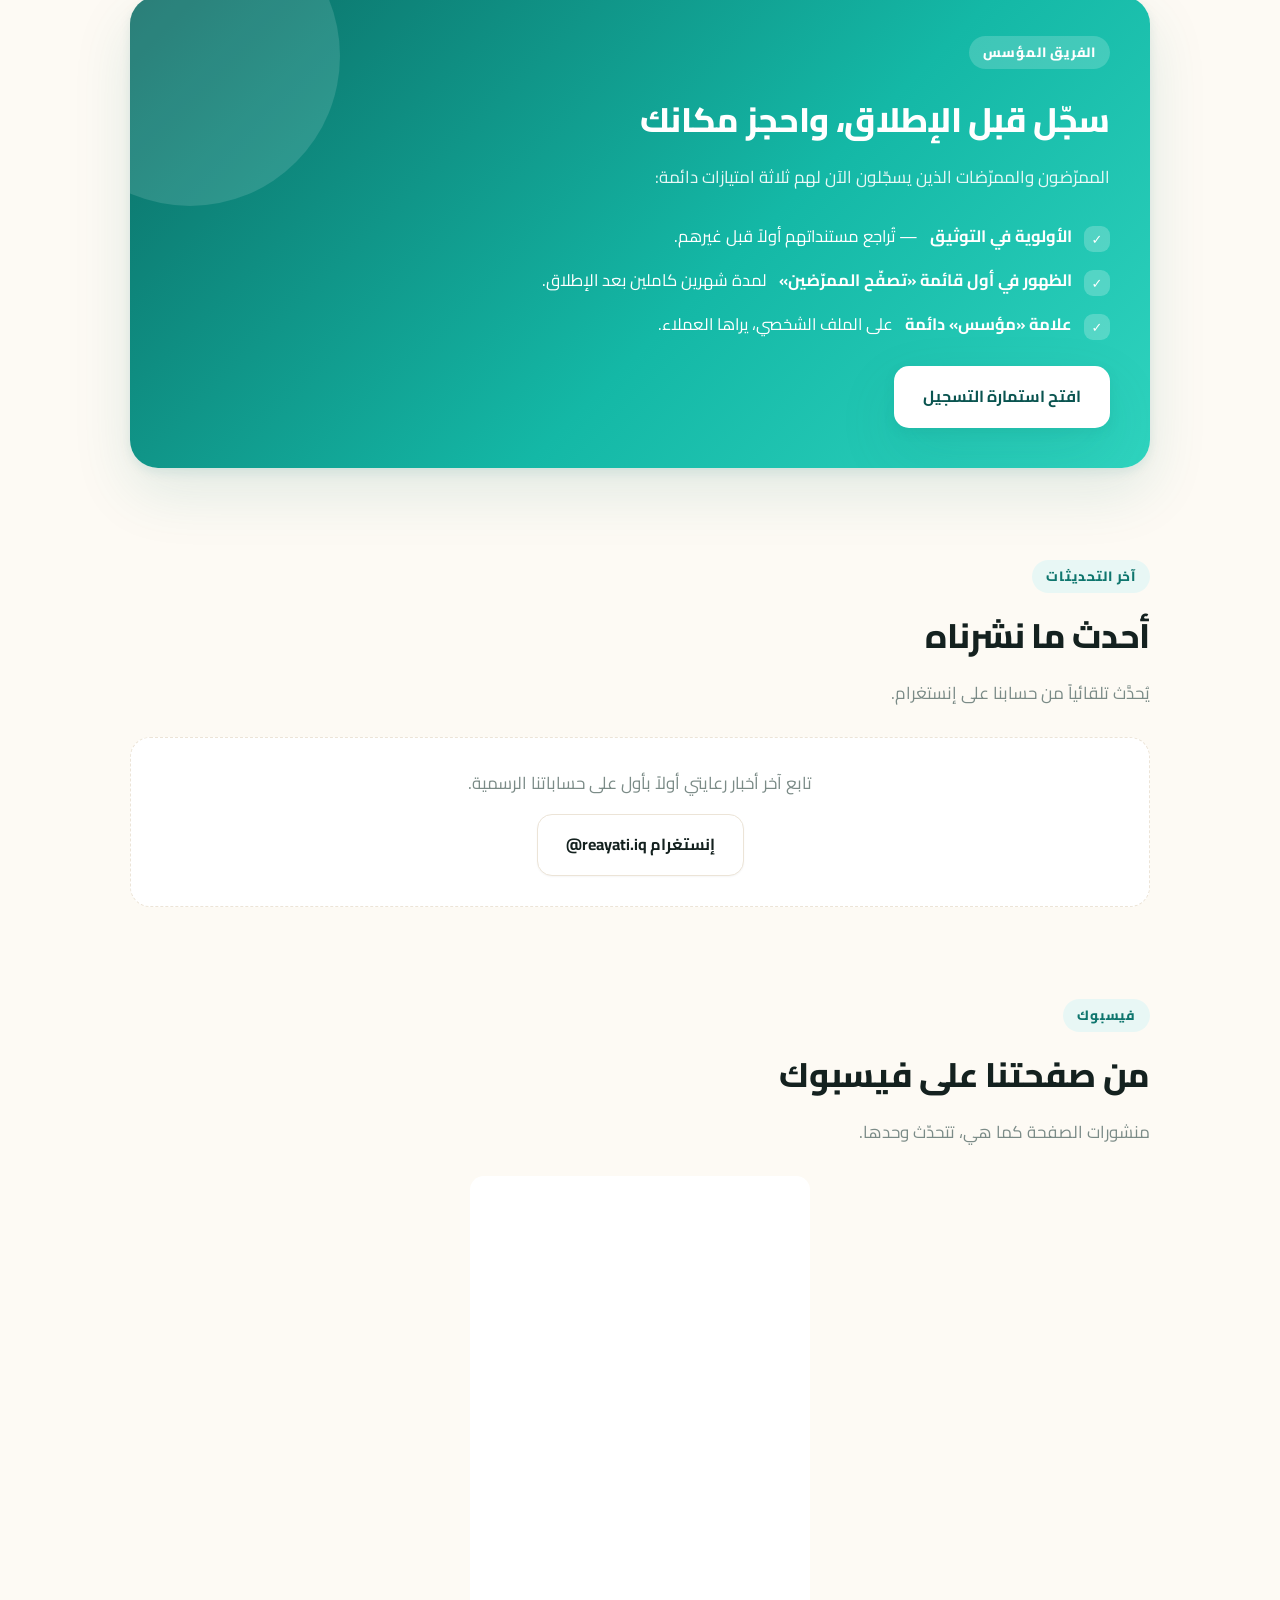
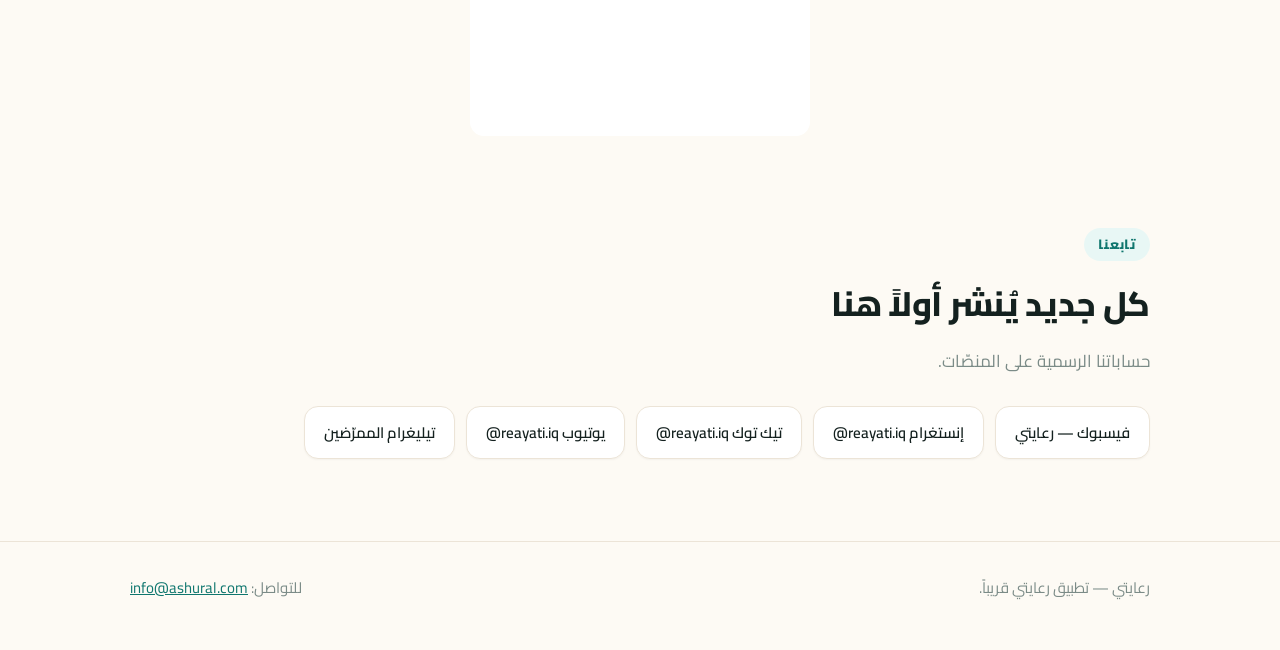
==== commit 0a309031: "site: animations, Facebook page id" ====
--- a/reayati/index.html
+++ b/reayati/index.html
@@ -225,11 +225,11 @@
     <h2 data-reveal style="--d:60ms">من صفحتنا على فيسبوك</h2>
     <p class="sub" data-reveal style="--d:120ms">منشورات الصفحة كما هي، تتحدّث وحدها.</p>
     <!-- عرض صفحة فيسبوك الرسمي (Page Plugin) — بلا مفتاح ولا توكن.
-         لتغيير الصفحة: بدّل reayati.iq في الرابط أدناه باسم الصفحة. -->
+         لتغيير الصفحة: بدّل الرقم بعد id%3D في الرابط أدناه. -->
     <div class="fb-frame" data-reveal style="--d:180ms">
       <iframe
         title="صفحة رعايتي على فيسبوك"
-        src="https://www.facebook.com/plugins/page.php?href=https%3A%2F%2Fwww.facebook.com%2Freayati.iq&tabs=timeline&width=340&height=560&small_header=true&adapt_container_width=true&hide_cover=false&show_facepile=false"
+        src="https://www.facebook.com/plugins/page.php?href=https%3A%2F%2Fwww.facebook.com%2Fprofile.php%3Fid%3D61595078087455&tabs=timeline&width=340&height=560&small_header=true&adapt_container_width=true&hide_cover=false&show_facepile=false"
         width="340" height="560" style="border:none;overflow:hidden" scrolling="no" frameborder="0"
         allow="encrypted-media" loading="lazy"></iframe>
     </div>
@@ -242,7 +242,7 @@
     <h2 data-reveal style="--d:60ms">كل جديد يُنشر أولاً هنا</h2>
     <p class="sub" data-reveal style="--d:120ms">حساباتنا الرسمية على المنصّات.</p>
     <div class="social" data-stagger>
-      <a href="https://www.facebook.com/reayati.iq" target="_blank" rel="noopener" data-reveal>فيسبوك ‎@reayati.iq</a>
+      <a href="https://www.facebook.com/profile.php?id=61595078087455" target="_blank" rel="noopener" data-reveal>فيسبوك — رعايتي</a>
       <a href="https://www.instagram.com/reayati.iq/" target="_blank" rel="noopener" data-reveal>إنستغرام ‎@reayati.iq</a>
       <a href="https://www.tiktok.com/@reayati.iq" target="_blank" rel="noopener" data-reveal>تيك توك ‎@reayati.iq</a>
       <a href="https://www.youtube.com/@reayati.iq" target="_blank" rel="noopener" data-reveal>يوتيوب ‎@reayati.iq</a>
@@ -261,6 +261,7 @@
 </footer>
 
 <script src="assets/app.js"></script>
+<script src="assets/motion.js"></script>
 <script src="assets/updates.js"></script>
 </body>
 </html>
--- a/reayati/assets/styles.css
+++ b/reayati/assets/styles.css
@@ -337,3 +337,80 @@
 /* صفحة فيسبوك (Page Plugin) — بالوسط، ولا تتجاوز عرض الهاتف. */
 .fb-frame { display: flex; justify-content: center; margin-top: 8px; }
 .fb-frame iframe { max-width: 100%; border-radius: 14px; background: #fff; }
+
+/* ====================================================================
+ * حركات رسومية — رعايتي (assets/motion.js يضيف العناصر المتحرّكة).
+ * ==================================================================== */
+
+/* شريط تقدّم القراءة */
+.scroll-progress {
+  position: fixed; top: 0; inset-inline: 0; height: 3px; z-index: 100;
+  background: linear-gradient(90deg, var(--teal-deep), var(--teal), var(--amber));
+  transform-origin: right center; transform: scaleX(0); pointer-events: none;
+}
+
+/* أيقونات طبية تطفو حول البطل */
+.hero > .wrap { position: relative; z-index: 1; }
+.floaties { position: absolute; inset: 0; pointer-events: none; overflow: hidden; z-index: 0; }
+.floaty {
+  position: absolute; width: var(--s, 44px); height: var(--s, 44px); opacity: 0;
+  animation: floaty-in .9s var(--ease) var(--in, 0s) forwards, floaty-bob var(--dur, 7s) ease-in-out var(--in, 0s) infinite;
+}
+.floaty svg { width: 100%; height: 100%; display: block; transform: translate3d(var(--px, 0), var(--py, 0), 0); transition: transform .6s var(--ease); }
+@keyframes floaty-in { to { opacity: var(--op, .85); } }
+@keyframes floaty-bob {
+  0%, 100% { translate: 0 0; rotate: 0deg; }
+  50% { translate: 0 -14px; rotate: var(--rot, 8deg); }
+}
+
+/* خط نبض القلب تحت أزرار البطل */
+.ekg { position: relative; max-width: 560px; height: 70px; margin: 34px auto 0; }
+.ekg svg { width: 100%; height: 100%; display: block; overflow: visible; }
+.ekg .base { fill: none; stroke: var(--line); stroke-width: 2; vector-effect: non-scaling-stroke; }
+.ekg .beat {
+  fill: none; stroke: var(--teal); stroke-width: 3; stroke-linecap: round; stroke-linejoin: round;
+  vector-effect: non-scaling-stroke; stroke-dasharray: 160 1040; stroke-dashoffset: 1200;
+  filter: drop-shadow(0 0 6px rgba(20, 184, 166, .45));
+  animation: ekg-run 2.8s linear infinite;
+}
+@keyframes ekg-run { to { stroke-dashoffset: 0; } }
+.ekg .heart {
+  position: absolute; inset-inline-start: -6px; top: 50%; width: 34px; height: 34px; margin-top: -17px;
+  color: #ef4f5f; animation: heart-beat 1.4s ease-in-out infinite; filter: drop-shadow(0 4px 10px rgba(239, 79, 95, .35));
+}
+@keyframes heart-beat {
+  0%, 100% { transform: scale(1); } 14% { transform: scale(1.22); } 28% { transform: scale(1); } 42% { transform: scale(1.14); } 56% { transform: scale(1); }
+}
+
+/* لقطات التطبيق تطفو بتتابع */
+.shot img { animation: shot-float 6s ease-in-out infinite; }
+.shot:nth-child(2n) img { animation-delay: -1.5s; }
+.shot:nth-child(3n) img { animation-delay: -3s; }
+.shot:nth-child(4n) img { animation-delay: -4.5s; }
+@keyframes shot-float { 0%, 100% { transform: translateY(0); } 50% { transform: translateY(-7px); } }
+.shot:hover img { animation-play-state: paused; }
+
+/* أيقونة البطاقة تقفز أول ما تظهر */
+.card.in .ico { animation: ico-pop .7s var(--ease) calc(var(--d, 0ms) + 250ms) backwards; }
+@keyframes ico-pop { 0% { transform: scale(.4) rotate(-20deg); opacity: 0; } 70% { transform: scale(1.15) rotate(6deg); opacity: 1; } 100% { transform: none; } }
+
+/* موجة عند ضغط الأزرار */
+.btn { position: relative; overflow: hidden; }
+.ripple {
+  position: absolute; border-radius: 50%; transform: scale(0); pointer-events: none;
+  background: rgba(255, 255, 255, .5); animation: ripple .65s ease-out forwards;
+}
+.btn-ghost .ripple { background: rgba(20, 184, 166, .22); }
+@keyframes ripple { to { transform: scale(3.2); opacity: 0; } }
+
+@media (max-width: 640px) {
+  .floaty { --s: 32px !important; }
+  .floaty.hide-sm { display: none; }
+  .floaty.has-sm { left: var(--ml) !important; top: var(--mt) !important; }
+  .ekg { height: 56px; margin-top: 26px; }
+}
+@media (prefers-reduced-motion: reduce) {
+  .floaties, .scroll-progress { display: none; }
+  .ekg .beat { stroke-dasharray: none; animation: none; }
+  .ekg .heart, .shot img, .card.in .ico { animation: none; }
+}
